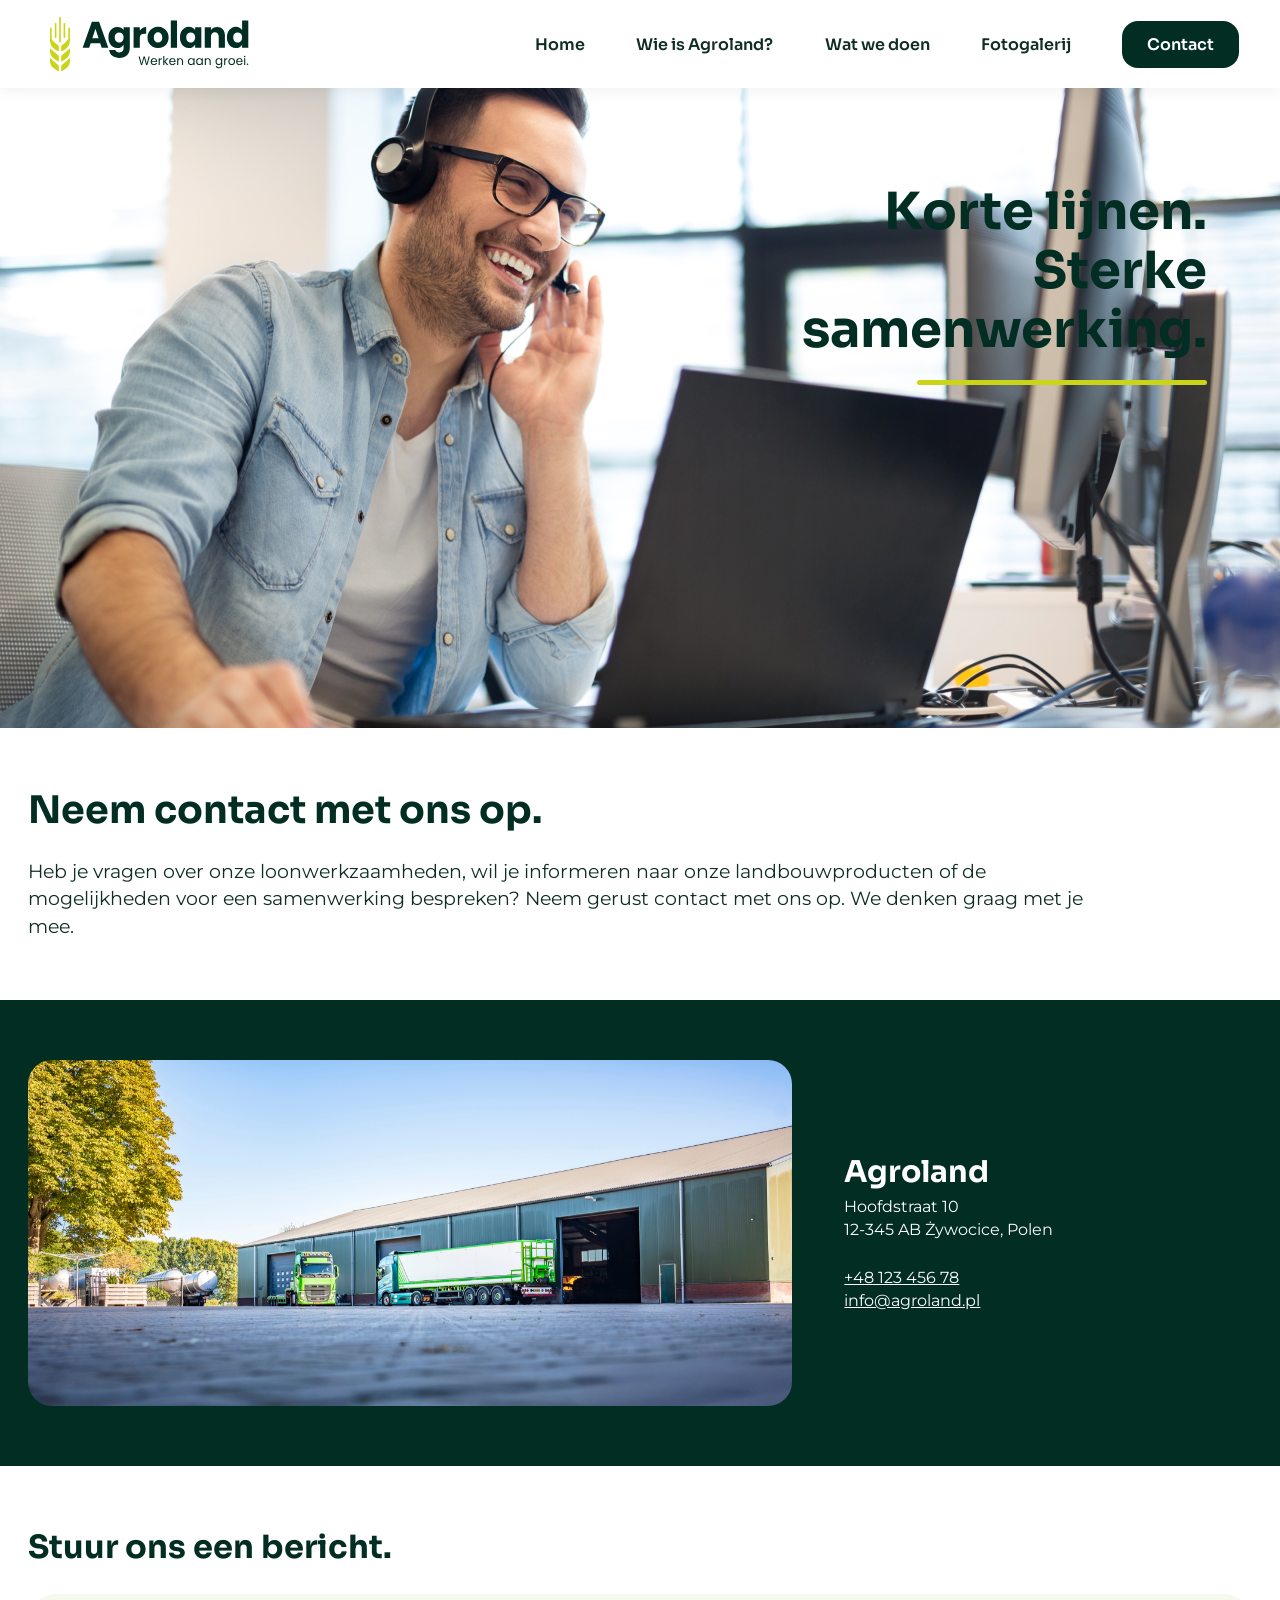
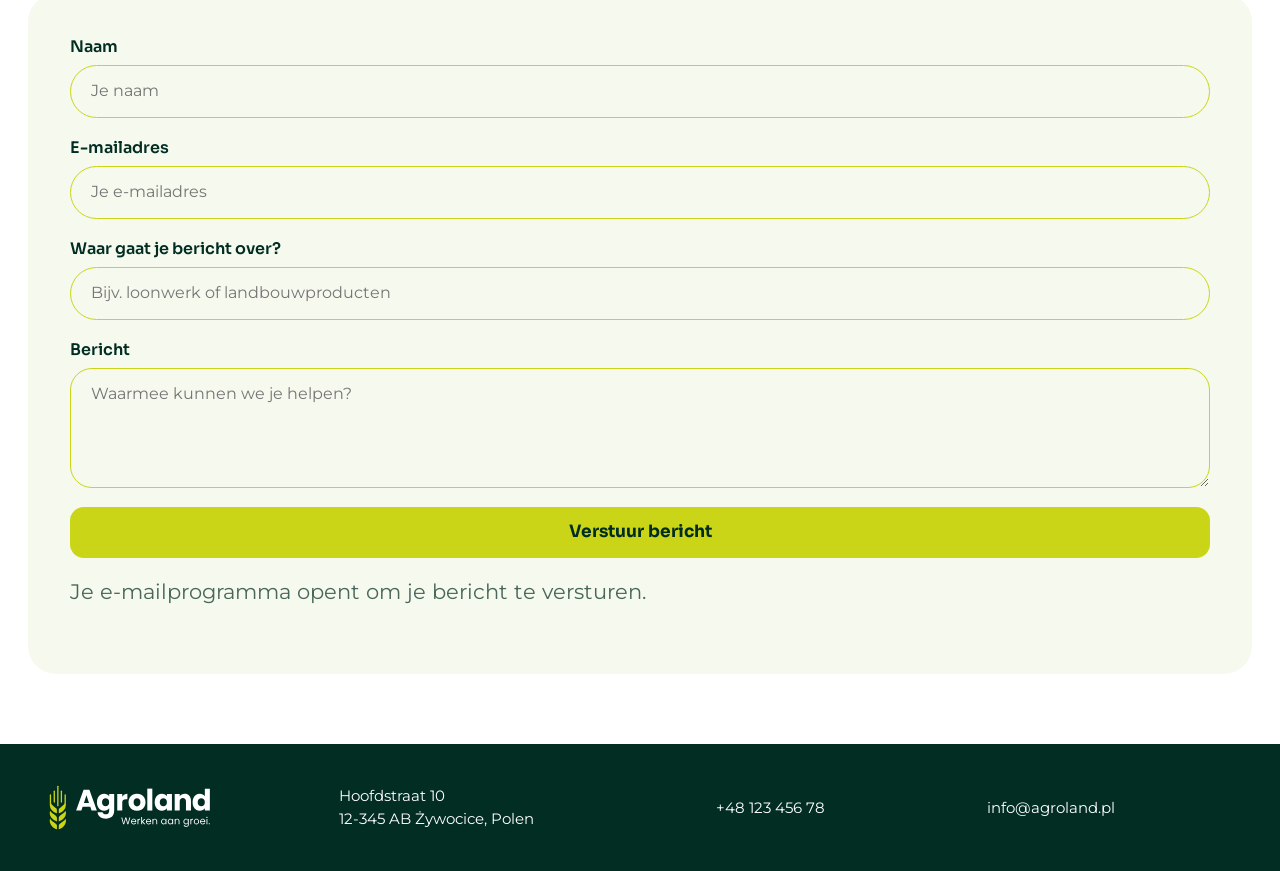
==== contact.html @ c9419d13 "Add Agroland website and gallery" ====
<!doctype html>
<html lang="nl">
<head>
  <meta charset="utf-8"><meta name="viewport" content="width=device-width, initial-scale=1">
  <meta name="description" content="Neem contact op met Agroland over loonwerk, landbouwproducten of samenwerking.">
  <meta name="theme-color" content="#012d23"><title>Contact | Agroland</title>
  <link rel="preconnect" href="https://fonts.googleapis.com"><link rel="preconnect" href="https://fonts.gstatic.com" crossorigin>
  <link href="https://fonts.googleapis.com/css2?family=Montserrat:wght@400;500;600;700&family=Sora:wght@400;500;600;700&display=swap" rel="stylesheet">
  <link rel="stylesheet" href="styles.css"><script src="app.js" defer></script>
</head>
<body data-page="contact"><div id="site"></div><dialog class="lightbox" id="lightbox" aria-label="Fotogalerij"><button class="lightbox-close" type="button" aria-label="Sluiten">×</button><button class="lightbox-arrow lightbox-prev" type="button" aria-label="Vorige foto">‹</button><figure><img alt="" id="lightbox-image"><figcaption id="lightbox-count"></figcaption></figure><button class="lightbox-arrow lightbox-next" type="button" aria-label="Volgende foto">›</button></dialog></body>
</html>
---- styles.css ----
:root {
  --green: #012d23;
  --lime: #cad518;
  --white: #fff;
  --pale: #f6f9ee;
  --ink: #102e25;
  --content: 1320px;
  --body: "Montserrat", Arial, sans-serif;
  --display: "Sora", "Montserrat", Arial, sans-serif;
}
* { box-sizing: border-box; }
html { scroll-behavior: smooth; }
body { margin: 0; color: var(--ink); background: var(--white); font-family: var(--body); font-size: 16px; line-height: 1.55; }
img { display: block; max-width: 100%; }
a { color: inherit; }
button, input, textarea { font: inherit; }
.site-header { position: sticky; top: 0; z-index: 20; height: 88px; padding: 0 clamp(22px, 3.2vw, 58px); background: var(--white); display: flex; align-items: center; justify-content: space-between; box-shadow: 0 2px 14px #001f1710; }
.brand { display: inline-flex; align-items: center; flex: 0 0 auto; }
.brand img { width: clamp(152px, 17vw, 226px); height: auto; }
.nav { display: flex; align-items: center; gap: clamp(22px, 4vw, 66px); font: 600 16px var(--display); }
.nav a { text-decoration: none; position: relative; white-space: nowrap; }
.nav a:not(.nav-contact)::after { position: absolute; content: ""; height: 2px; bottom: -8px; left: 0; width: 100%; background: var(--lime); transform: scaleX(0); transform-origin: right; transition: transform .25s ease; }
.nav a:hover::after, .nav a[aria-current="page"]::after { transform: scaleX(1); transform-origin: left; }
.nav .nav-contact { color: var(--white); background: var(--green); padding: 13px 25px; border-radius: 16px; transition: background .2s ease, transform .2s ease; }
.nav .nav-contact:hover { background: #174c3c; transform: translateY(-2px); }
.menu-toggle { display: none; border: 0; background: transparent; color: var(--green); font-size: 28px; padding: 8px; cursor: pointer; }
.hero { min-height: clamp(430px, 50vw, 690px); position: relative; display: flex; align-items: flex-start; justify-content: flex-end; padding: clamp(36px, 4vw, 66px) clamp(28px, 5.7vw, 96px); background-size: cover; background-position: center; isolation: isolate; }
.hero::before { content: ""; position: absolute; inset: 0; z-index: -1; background: linear-gradient(90deg, #00170a00 50%, #ffffff21 100%); }
.hero-home { min-height: clamp(470px, 52vw, 720px); background-image: url("assets/home-hero.jpg"); }
.hero-about { background-image: url("assets/about-hero.jpg"); align-items: flex-end; }
.hero-services { background-image: url("assets/services-hero.jpg"); }
.hero-gallery { background-image: url("assets/gallery-1.jpg"); align-items: flex-end; }
.hero-contact { background-image: url("assets/contact-hero.jpg"); }
.hero-copy { max-width: 560px; text-align: right; color: var(--green); font: 700 clamp(30px, 4vw, 54px)/1.16 var(--display); animation: enter .8s both; }
.hero-copy.light { color: var(--white); text-shadow: 0 2px 18px #00170a44; }
.hero-copy::after { content: ""; display: block; width: min(290px, 58%); height: 5px; margin: 20px 0 0 auto; border-radius: 4px; background: var(--lime); }
.hero-home .hero-copy { max-width: 270px; }
.hero-action { position: absolute; right: clamp(28px, 5.7vw, 96px); bottom: 22px; }
.button { display: inline-flex; align-items: center; justify-content: center; min-height: 51px; padding: 10px 30px; border: 0; border-radius: 14px; background: var(--lime); color: var(--white); font: 700 21px/1.2 var(--display); text-align: center; text-decoration: none; cursor: pointer; transition: transform .2s ease, box-shadow .2s ease, background .2s ease; }
.button:hover { transform: translateY(-3px); box-shadow: 0 9px 22px #012d2322; background: #d6e326; }
.button.dark { background: var(--green); }
.button.dark:hover { background: #174c3c; }
.section { padding: clamp(54px, 7vw, 94px) max(28px, calc((100vw - var(--content))/2)); }
.section h1, .section h2, .section h3 { font-family: var(--display); color: var(--green); line-height: 1.2; }
.section h1, .section h2 { font-size: clamp(30px, 3.4vw, 45px); margin: 0 0 26px; }
.section h3 { font-size: clamp(20px, 2vw, 25px); margin: 0 0 10px; }
.section p { margin: 0 0 24px; font-size: clamp(16px, 1.7vw, 21px); line-height: 1.45; }
.collab { background: var(--green); color: var(--white); display: grid; grid-template-columns: 1.5fr .8fr; align-items: center; gap: clamp(40px, 9vw, 150px); padding-top: 76px; padding-bottom: 76px; }
.collab h1 { color: var(--white); font: 700 clamp(31px, 3.4vw, 44px)/1.22 var(--display); margin: 0 0 30px; }
.collab p { font-size: clamp(18px, 2vw, 23px); margin: 0 0 34px; }
.rounded-photo { width: 100%; aspect-ratio: .85; object-fit: cover; border-radius: 25px; }
.why { text-align: center; padding-top: 48px; padding-bottom: 65px; }
.why h2 { text-align: left; margin-bottom: 34px; }
.why-grid { display: grid; grid-template-columns: repeat(3, 1fr); gap: 42px; }
.why-item svg { width: 72px; height: 72px; margin: 0 auto 12px; stroke: var(--lime); fill: none; stroke-width: 2; }
.why-item h3 { margin: 0 0 2px; }
.why-item p { font-size: 16px; line-height: 1.35; max-width: 240px; margin: 0 auto; }
.about-copy { max-width: 1270px; }
.about-copy p { margin-bottom: 24px; }
.about-copy .button { margin-top: 3px; }
.services-intro { padding-top: 58px; padding-bottom: 40px; }
.services-intro h1 { max-width: 760px; margin-bottom: 26px; }
.service-copy { display: grid; grid-template-columns: repeat(2, 1fr); gap: 30px 55px; }
.service-copy p { font-size: 17px; }
.service-copy strong { display: block; font: 700 18px var(--display); margin-bottom: 3px; }
.products { background: var(--green); color: var(--white); display: grid; grid-template-columns: .78fr 1.3fr; align-items: center; gap: clamp(32px, 6vw, 80px); }
.products img { height: 400px; width: 100%; object-fit: cover; border-radius: 24px; }
.products h2 { color: var(--white); font-size: clamp(26px, 2.9vw, 36px); margin-bottom: 23px; }
.products p { font-size: 17px; }
.products .button { margin-top: 8px; }
.farmer-banner { height: clamp(260px, 39vw, 520px); overflow: hidden; }
.farmer-banner img { width: 100%; height: 100%; object-fit: cover; object-position: center 39%; }
.gallery-motion { background: var(--green); padding: 62px 0; overflow: hidden; }
.marquee { width: 100%; overflow: hidden; margin: 0 0 28px; }
.marquee:last-child { margin-bottom: 0; }
.marquee-track { display: flex; width: max-content; gap: 28px; animation: move-right 55s linear infinite; }
.marquee:nth-child(2) .marquee-track { animation-duration: 62s; animation-delay: -28s; }
.marquee:hover .marquee-track, .marquee:focus-within .marquee-track { animation-play-state: paused; }
.gallery-card { display: block; border: 0; padding: 0; width: clamp(280px, 32vw, 450px); height: clamp(165px, 19vw, 250px); overflow: hidden; background: #123c30; cursor: zoom-in; }
.gallery-card img { width: 100%; height: 100%; object-fit: cover; transition: transform .45s ease; }
.gallery-card:hover img { transform: scale(1.045); }
.gallery-copy { padding-top: 72px; padding-bottom: 76px; }
.gallery-copy p { max-width: 1070px; margin-bottom: 0; }
.site-footer { background: var(--green); color: var(--white); display: grid; grid-template-columns: 1.05fr 1.3fr .9fr 1fr; gap: 32px; align-items: center; padding: 35px max(28px, calc((100vw - var(--content))/2)); font-size: 15px; }
.site-footer img { width: 205px; max-height: 78px; object-fit: contain; object-position: left center; }
.site-footer address { font-style: normal; }
.site-footer a { text-decoration: none; }
.site-footer a:hover { color: var(--lime); }
.contact-intro { padding-top: 60px; padding-bottom: 60px; }
.contact-intro h1 { font-size: clamp(28px, 3vw, 38px); margin-bottom: 24px; }
.contact-intro p { max-width: 1100px; font-size: 19px; margin-bottom: 0; }
.contact-details { background: var(--green); color: var(--white); display: grid; grid-template-columns: 1.5fr .8fr; gap: 52px; align-items: center; padding-top: 60px; padding-bottom: 60px; }
.contact-details img { width: 100%; height: clamp(240px, 27vw, 350px); object-fit: cover; border-radius: 24px; }
.contact-details h2 { color: var(--white); margin: 0 0 5px; font-size: 30px; }
.contact-details p { font-size: 16px; margin: 0 0 25px; }
.contact-details p:last-child { margin-bottom: 0; }
.contact-form-wrap { padding-top: 62px; padding-bottom: 70px; }
.contact-form-wrap h2 { font-size: 32px; margin-bottom: 28px; }
.contact-form { background: var(--pale); border-radius: 28px; padding: clamp(24px, 3.3vw, 44px); display: grid; gap: 19px; }
.form-field { display: grid; gap: 8px; }
.form-field label { font: 600 16px var(--display); color: var(--green); }
.form-field input, .form-field textarea { width: 100%; border: 1.5px solid var(--lime); border-radius: 30px; padding: 13px 20px; background: transparent; color: var(--green); outline: none; }
.form-field textarea { min-height: 120px; border-radius: 22px; resize: vertical; }
.form-field input:focus, .form-field textarea:focus { box-shadow: 0 0 0 3px #cad5184d; }
.contact-form .button { width: 100%; color: var(--green); font-size: 17px; }
.form-note { margin: 0; font-size: 13px; color: #48675a; }
.lightbox { border: 0; padding: 58px 74px; margin: auto; width: 100vw; height: 100dvh; max-width: none; max-height: none; background: #06110ded; color: var(--white); overflow: hidden; }
.lightbox::backdrop { background: #06110de8; }
.lightbox[open] { display: flex; justify-content: center; align-items: center; }
.lightbox figure { margin: 0; display: grid; place-items: center; height: 100%; width: 100%; }
.lightbox figure img { max-width: 100%; max-height: calc(100dvh - 120px); object-fit: contain; }
.lightbox figcaption { position: absolute; bottom: 18px; color: #ffffffb8; font: 14px var(--body); }
.lightbox-close, .lightbox-arrow { z-index: 1; position: absolute; border: 0; background: #ffffff24; color: var(--white); cursor: pointer; border-radius: 50%; width: 48px; height: 48px; font-size: 32px; line-height: 1; transition: background .2s ease; }
.lightbox-close:hover, .lightbox-arrow:hover { background: #ffffff46; }
.lightbox-close { top: 20px; right: 24px; font-size: 34px; }
.lightbox-arrow { top: 50%; transform: translateY(-50%); }
.lightbox-prev { left: 20px; }
.lightbox-next { right: 20px; }
.reveal { opacity: 0; transform: translateY(18px); transition: opacity .65s ease, transform .65s ease; }
.reveal.is-visible { opacity: 1; transform: none; }
@keyframes move-right { from { transform: translateX(-50%); } to { transform: translateX(0); } }
@keyframes enter { from { opacity: 0; transform: translateY(12px); } to { opacity: 1; transform: none; } }
@media (prefers-reduced-motion: reduce) { *, *::before, *::after { scroll-behavior: auto !important; animation-duration: .01ms !important; animation-iteration-count: 1 !important; transition-duration: .01ms !important; } .reveal { opacity: 1; transform: none; } }
@media (max-width: 940px) {
  .site-header { height: 76px; }
  .brand img { width: 165px; }
  .menu-toggle { display: inline-grid; place-items: center; }
  .nav { display: none; position: absolute; left: 0; right: 0; top: 76px; padding: 22px 28px 28px; background: var(--white); flex-direction: column; align-items: stretch; gap: 0; box-shadow: 0 12px 18px #001f1718; }
  .nav.is-open { display: flex; }
  .nav a { padding: 12px 4px; }
  .nav .nav-contact { margin-top: 10px; text-align: center; }
  .nav a::after { display: none; }
  .hero { min-height: 440px; padding: 30px 26px; }
  .hero-home { min-height: 510px; }
  .collab, .contact-details { grid-template-columns: 1fr 1fr; }
  .site-footer { grid-template-columns: 1fr 1fr; }
}
@media (max-width: 620px) {
  body { font-size: 15px; }
  .hero { min-height: 370px; background-position: center; padding: 25px 20px; }
  .hero-home { min-height: 420px; }
  .hero-copy { font-size: 28px; max-width: 70%; }
  .hero-home .hero-copy { max-width: 180px; }
  .hero-copy::after { height: 4px; margin-top: 13px; }
  .hero-action { right: 18px; bottom: 18px; }
  .button { font-size: 16px; min-height: 46px; padding: 10px 18px; border-radius: 12px; }
  .section { padding-left: 22px; padding-right: 22px; }
  .section h1, .section h2 { font-size: 28px; margin-bottom: 20px; }
  .section p { font-size: 16px; }
  .collab, .contact-details, .products { grid-template-columns: 1fr; gap: 28px; }
  .collab { padding-top: 48px; padding-bottom: 48px; }
  .collab h1 { font-size: 29px; }
  .collab p { font-size: 17px; }
  .rounded-photo { max-height: 340px; aspect-ratio: 1.15; }
  .why-grid { gap: 30px 10px; }
  .why-item svg { width: 54px; height: 54px; }
  .why-item h3 { font-size: 17px; }
  .why-item p { font-size: 13px; }
  .service-copy { grid-template-columns: 1fr; gap: 16px; }
  .service-copy p { font-size: 15px; margin-bottom: 6px; }
  .products img { height: 260px; }
  .farmer-banner { height: 270px; }
  .gallery-motion { padding: 32px 0; }
  .marquee { margin-bottom: 16px; }
  .marquee-track { gap: 15px; }
  .gallery-card { width: 76vw; height: 47vw; }
  .gallery-copy { padding-top: 48px; padding-bottom: 50px; }
  .site-footer { grid-template-columns: 1fr; gap: 17px; padding-top: 30px; padding-bottom: 32px; font-size: 14px; }
  .site-footer img { width: 185px; }
  .contact-details img { height: 230px; }
  .contact-form-wrap h2 { font-size: 26px; }
  .lightbox { padding: 55px 12px; }
  .lightbox figure img { max-height: calc(100dvh - 110px); }
  .lightbox-prev { left: 8px; }
  .lightbox-next { right: 8px; }
}
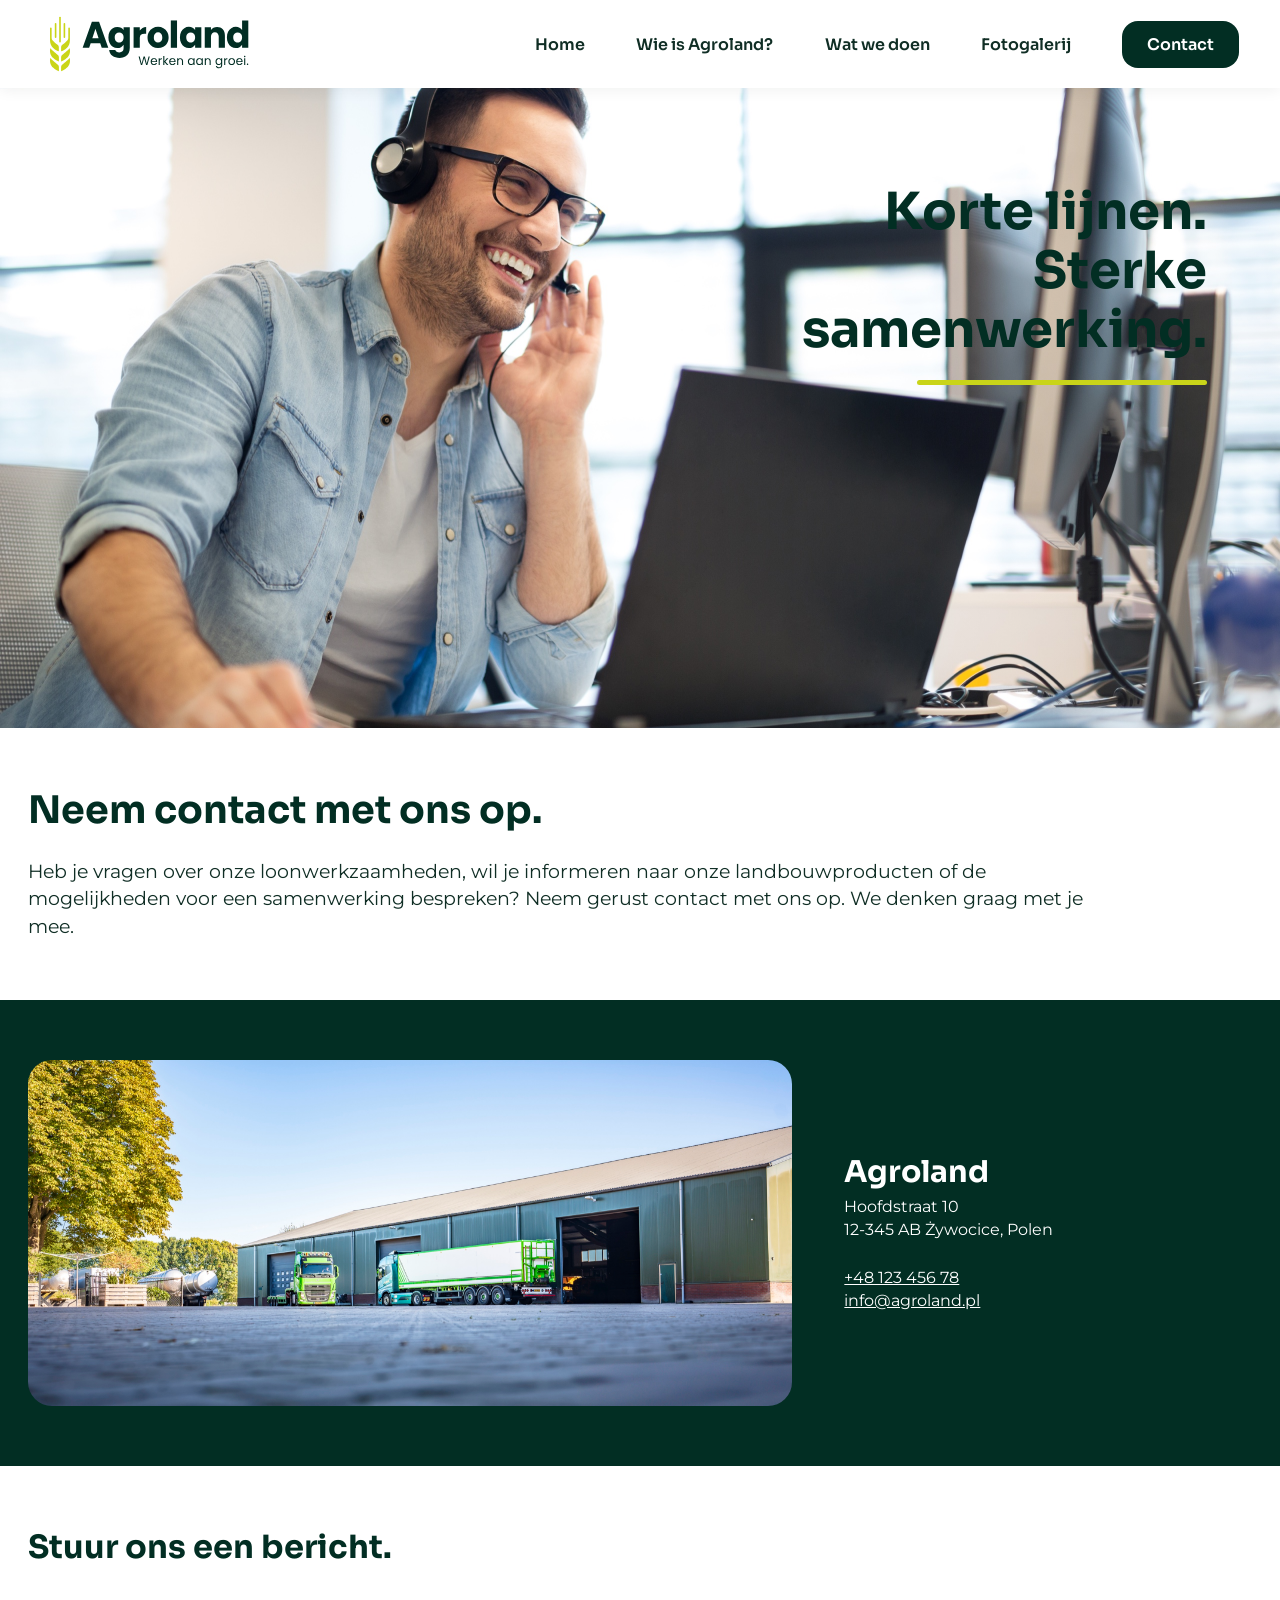
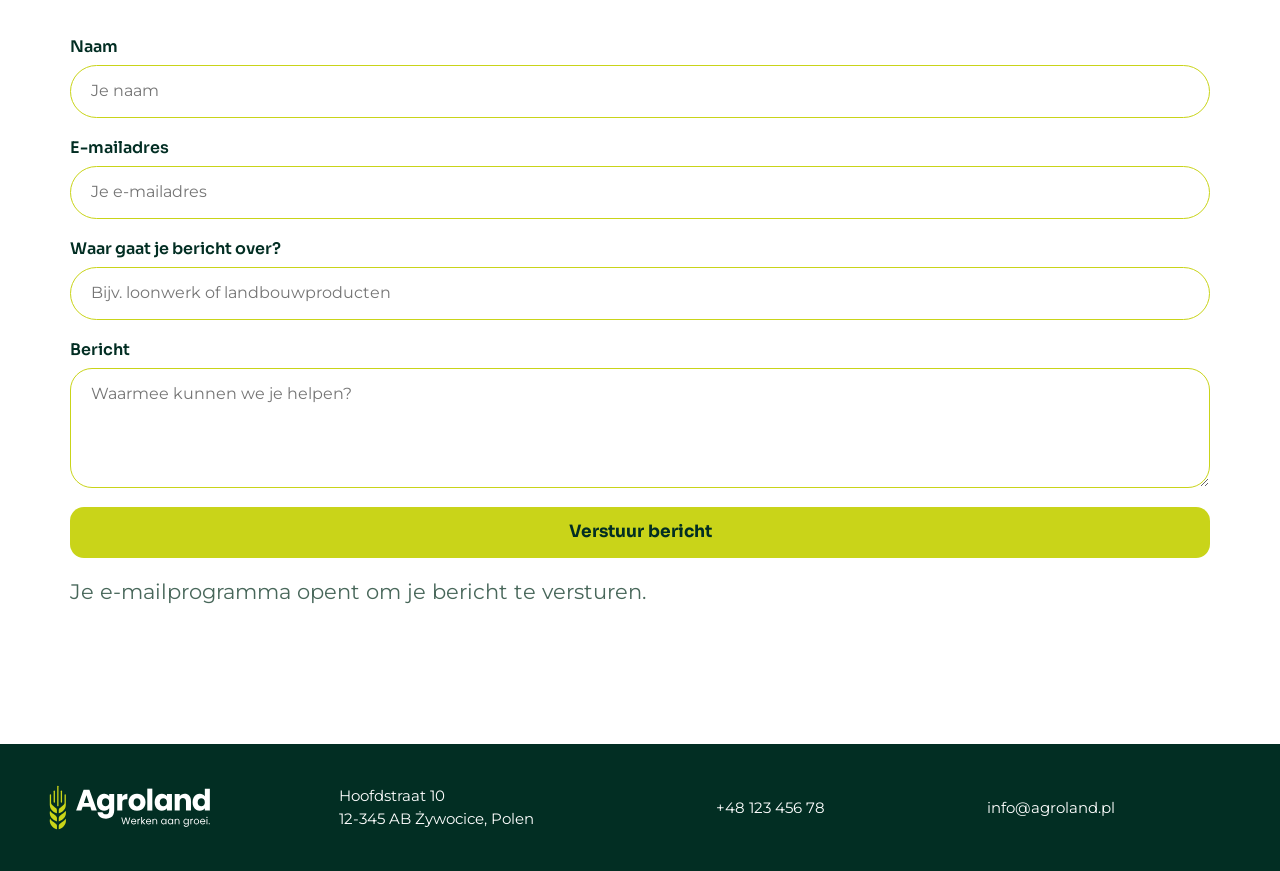
==== commit da86d6bf: "Fix Agroland page layouts and visual assets" ====
--- a/contact.html
+++ b/contact.html
@@ -5,7 +5,7 @@
   <meta name="description" content="Neem contact op met Agroland over loonwerk, landbouwproducten of samenwerking.">
   <meta name="theme-color" content="#012d23"><title>Contact | Agroland</title>
   <link rel="preconnect" href="https://fonts.googleapis.com"><link rel="preconnect" href="https://fonts.gstatic.com" crossorigin>
-  <link href="https://fonts.googleapis.com/css2?family=Montserrat:wght@400;500;600;700&family=Sora:wght@400;500;600;700&display=swap" rel="stylesheet">
+  <link href="https://fonts.googleapis.com/css2?family=Montserrat:wght@400;500;600;700&display=swap" rel="stylesheet">
   <link rel="stylesheet" href="styles.css"><script src="app.js" defer></script>
 </head>
 <body data-page="contact"><div id="site"></div><dialog class="lightbox" id="lightbox" aria-label="Fotogalerij"><button class="lightbox-close" type="button" aria-label="Sluiten">×</button><button class="lightbox-arrow lightbox-prev" type="button" aria-label="Vorige foto">‹</button><figure><img alt="" id="lightbox-image"><figcaption id="lightbox-count"></figcaption></figure><button class="lightbox-arrow lightbox-next" type="button" aria-label="Volgende foto">›</button></dialog></body>
--- a/styles.css
+++ b/styles.css
@@ -1,13 +1,17 @@
 :root {
-  --green: #012d23;
-  --lime: #cad518;
-  --white: #fff;
-  --pale: #f6f9ee;
+  --green: #022e23;
+  --lime: #c9d419;
+  --accent: #69b42f;
+  --white: #ffffff;
+  --pale: #ffffff;
   --ink: #102e25;
   --content: 1320px;
   --body: "Montserrat", Arial, sans-serif;
   --display: "Sora", "Montserrat", Arial, sans-serif;
 }
+@font-face { font-family: "Sora"; src: url("assets/fonts/Sora-Regular.ttf") format("truetype"); font-style: normal; font-weight: 400; font-display: swap; }
+@font-face { font-family: "Sora"; src: url("assets/fonts/Sora-SemiBold.ttf") format("truetype"); font-style: normal; font-weight: 600; font-display: swap; }
+@font-face { font-family: "Sora"; src: url("assets/fonts/Sora-Bold.ttf") format("truetype"); font-style: normal; font-weight: 700; font-display: swap; }
 * { box-sizing: border-box; }
 html { scroll-behavior: smooth; }
 body { margin: 0; color: var(--ink); background: var(--white); font-family: var(--body); font-size: 16px; line-height: 1.55; }
@@ -34,7 +38,10 @@
 .hero-copy { max-width: 560px; text-align: right; color: var(--green); font: 700 clamp(30px, 4vw, 54px)/1.16 var(--display); animation: enter .8s both; }
 .hero-copy.light { color: var(--white); text-shadow: 0 2px 18px #00170a44; }
 .hero-copy::after { content: ""; display: block; width: min(290px, 58%); height: 5px; margin: 20px 0 0 auto; border-radius: 4px; background: var(--lime); }
-.hero-home .hero-copy { max-width: 270px; }
+.hero-home .hero-copy { max-width: 460px; white-space: nowrap; }
+.hero-about .hero-copy { max-width: 840px; white-space: nowrap; }
+.hero-services .hero-copy { max-width: 860px; white-space: nowrap; }
+.hero-about .hero-copy::after { background: var(--accent); }
 .hero-action { position: absolute; right: clamp(28px, 5.7vw, 96px); bottom: 22px; }
 .button { display: inline-flex; align-items: center; justify-content: center; min-height: 51px; padding: 10px 30px; border: 0; border-radius: 14px; background: var(--lime); color: var(--white); font: 700 21px/1.2 var(--display); text-align: center; text-decoration: none; cursor: pointer; transition: transform .2s ease, box-shadow .2s ease, background .2s ease; }
 .button:hover { transform: translateY(-3px); box-shadow: 0 9px 22px #012d2322; background: #d6e326; }
@@ -46,13 +53,13 @@
 .section h3 { font-size: clamp(20px, 2vw, 25px); margin: 0 0 10px; }
 .section p { margin: 0 0 24px; font-size: clamp(16px, 1.7vw, 21px); line-height: 1.45; }
 .collab { background: var(--green); color: var(--white); display: grid; grid-template-columns: 1.5fr .8fr; align-items: center; gap: clamp(40px, 9vw, 150px); padding-top: 76px; padding-bottom: 76px; }
-.collab h1 { color: var(--white); font: 700 clamp(31px, 3.4vw, 44px)/1.22 var(--display); margin: 0 0 30px; }
+.collab h2 { color: var(--white); font: 700 clamp(31px, 3.4vw, 44px)/1.22 var(--display); margin: 0 0 30px; }
 .collab p { font-size: clamp(18px, 2vw, 23px); margin: 0 0 34px; }
 .rounded-photo { width: 100%; aspect-ratio: .85; object-fit: cover; border-radius: 25px; }
 .why { text-align: center; padding-top: 48px; padding-bottom: 65px; }
 .why h2 { text-align: left; margin-bottom: 34px; }
 .why-grid { display: grid; grid-template-columns: repeat(3, 1fr); gap: 42px; }
-.why-item svg { width: 72px; height: 72px; margin: 0 auto 12px; stroke: var(--lime); fill: none; stroke-width: 2; }
+.why-item .quality-icon { width: 72px; height: 72px; object-fit: contain; margin: 0 auto 12px; }
 .why-item h3 { margin: 0 0 2px; }
 .why-item p { font-size: 16px; line-height: 1.35; max-width: 240px; margin: 0 auto; }
 .about-copy { max-width: 1270px; }
@@ -60,16 +67,18 @@
 .about-copy .button { margin-top: 3px; }
 .services-intro { padding-top: 58px; padding-bottom: 40px; }
 .services-intro h1 { max-width: 760px; margin-bottom: 26px; }
-.service-copy { display: grid; grid-template-columns: repeat(2, 1fr); gap: 30px 55px; }
-.service-copy p { font-size: 17px; }
-.service-copy strong { display: block; font: 700 18px var(--display); margin-bottom: 3px; }
-.products { background: var(--green); color: var(--white); display: grid; grid-template-columns: .78fr 1.3fr; align-items: center; gap: clamp(32px, 6vw, 80px); }
-.products img { height: 400px; width: 100%; object-fit: cover; border-radius: 24px; }
+.services-intro > p { max-width: 1120px; font-size: 18px; }
+.service-copy { display: grid; grid-template-columns: repeat(3, minmax(0, 1fr)); gap: 24px; margin-top: 34px; }
+.service-copy > div { padding: 25px 25px 10px; border-top: 4px solid var(--lime); border-radius: 0 0 16px 16px; background: #f7f8f2; }
+.service-copy p { font-size: 16px; line-height: 1.55; margin-bottom: 20px; }
+.service-copy strong { display: block; font: 700 18px var(--display); margin-bottom: 8px; color: var(--green); }
+.products { background: var(--green); color: var(--white); display: grid; grid-template-columns: 1.05fr 1fr; align-items: center; gap: clamp(32px, 6vw, 80px); }
+.products img { height: 450px; width: 100%; object-fit: cover; border-radius: 24px; }
 .products h2 { color: var(--white); font-size: clamp(26px, 2.9vw, 36px); margin-bottom: 23px; }
-.products p { font-size: 17px; }
+.products p { font-size: 16px; line-height: 1.55; max-width: 680px; }
 .products .button { margin-top: 8px; }
-.farmer-banner { height: clamp(260px, 39vw, 520px); overflow: hidden; }
-.farmer-banner img { width: 100%; height: 100%; object-fit: cover; object-position: center 39%; }
+.farmer-banner { overflow: hidden; background: var(--white); }
+.farmer-banner img { width: 100%; height: auto; object-fit: contain; }
 .gallery-motion { background: var(--green); padding: 62px 0; overflow: hidden; }
 .marquee { width: 100%; overflow: hidden; margin: 0 0 28px; }
 .marquee:last-child { margin-bottom: 0; }
@@ -132,6 +141,8 @@
   .nav a::after { display: none; }
   .hero { min-height: 440px; padding: 30px 26px; }
   .hero-home { min-height: 510px; }
+  .hero-services .hero-copy { max-width: 76vw; white-space: normal; }
+  .service-copy { grid-template-columns: repeat(2, minmax(0, 1fr)); }
   .collab, .contact-details { grid-template-columns: 1fr 1fr; }
   .site-footer { grid-template-columns: 1fr 1fr; }
 }
@@ -140,7 +151,9 @@
   .hero { min-height: 370px; background-position: center; padding: 25px 20px; }
   .hero-home { min-height: 420px; }
   .hero-copy { font-size: 28px; max-width: 70%; }
-  .hero-home .hero-copy { max-width: 180px; }
+  .hero-home .hero-copy { max-width: 460px; }
+  .hero-about .hero-copy { max-width: 840px; }
+  .hero-services .hero-copy { max-width: calc(100vw - 40px); white-space: normal; }
   .hero-copy::after { height: 4px; margin-top: 13px; }
   .hero-action { right: 18px; bottom: 18px; }
   .button { font-size: 16px; min-height: 46px; padding: 10px 18px; border-radius: 12px; }
@@ -149,17 +162,17 @@
   .section p { font-size: 16px; }
   .collab, .contact-details, .products { grid-template-columns: 1fr; gap: 28px; }
   .collab { padding-top: 48px; padding-bottom: 48px; }
-  .collab h1 { font-size: 29px; }
+  .collab h2 { font-size: 29px; }
   .collab p { font-size: 17px; }
   .rounded-photo { max-height: 340px; aspect-ratio: 1.15; }
   .why-grid { gap: 30px 10px; }
-  .why-item svg { width: 54px; height: 54px; }
+  .why-item .quality-icon { width: 54px; height: 54px; }
   .why-item h3 { font-size: 17px; }
   .why-item p { font-size: 13px; }
   .service-copy { grid-template-columns: 1fr; gap: 16px; }
-  .service-copy p { font-size: 15px; margin-bottom: 6px; }
-  .products img { height: 260px; }
-  .farmer-banner { height: 270px; }
+  .service-copy > div { padding: 20px 20px 4px; }
+  .service-copy p { font-size: 15px; margin-bottom: 14px; }
+  .products img { height: auto; max-height: 360px; object-fit: contain; }
   .gallery-motion { padding: 32px 0; }
   .marquee { margin-bottom: 16px; }
   .marquee-track { gap: 15px; }
@@ -174,3 +187,6 @@
   .lightbox-prev { left: 8px; }
   .lightbox-next { right: 8px; }
 }
+@media (max-width: 620px) {
+  .hero-about .hero-copy { font-size: clamp(19px, 5vw, 28px); max-width: calc(100vw - 40px); white-space: normal; }
+}
